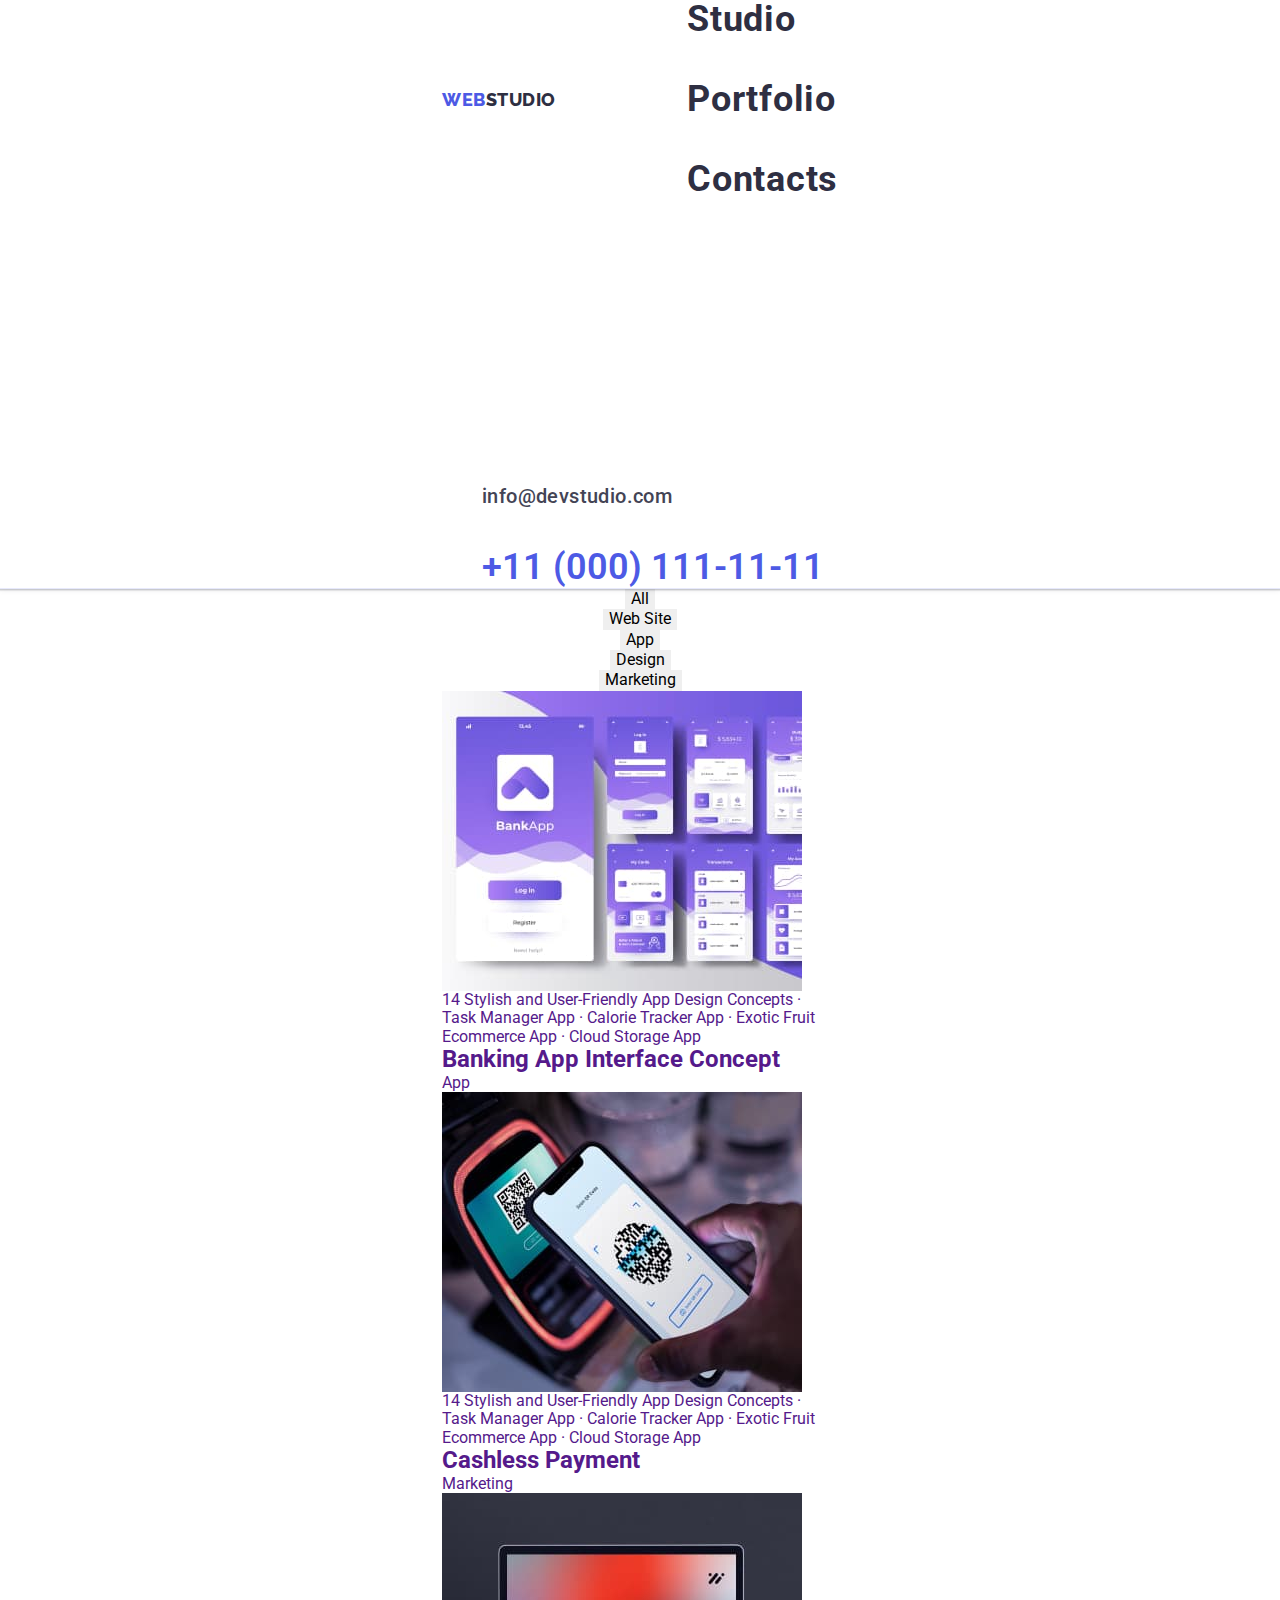
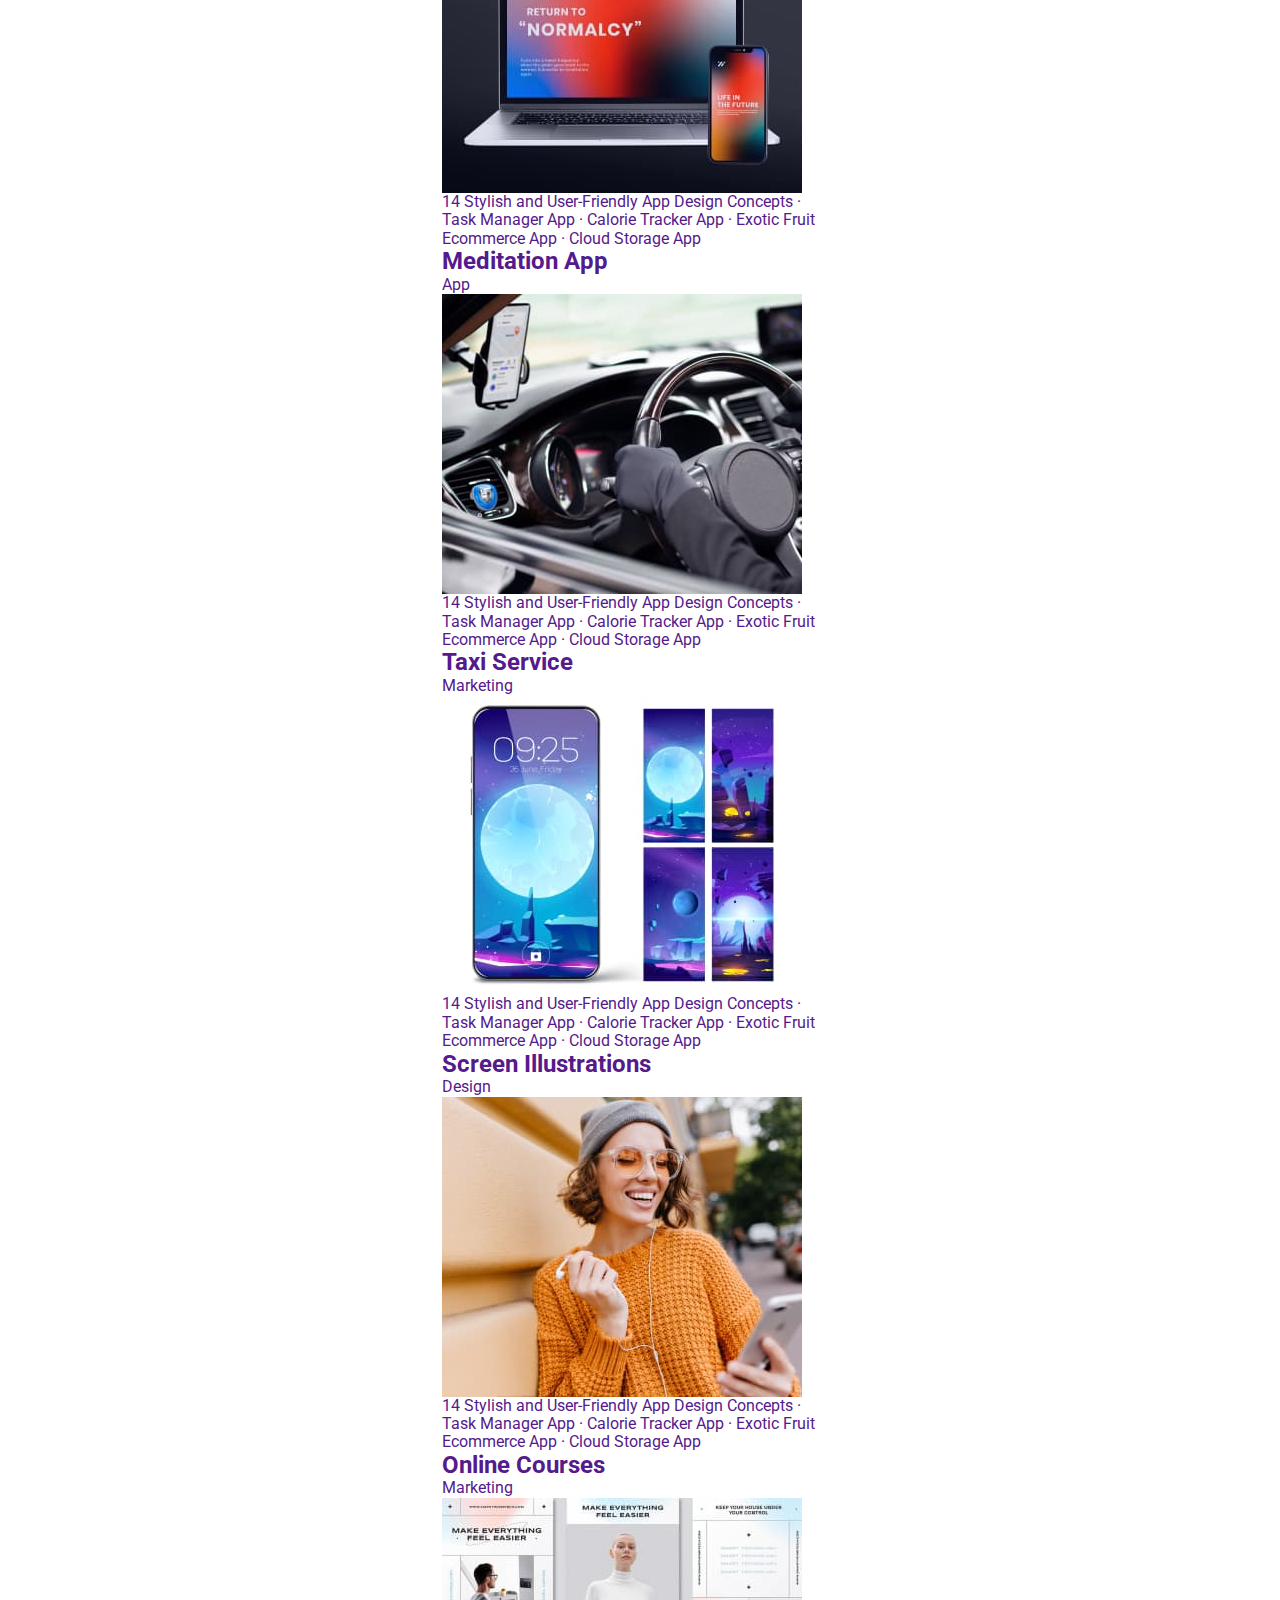
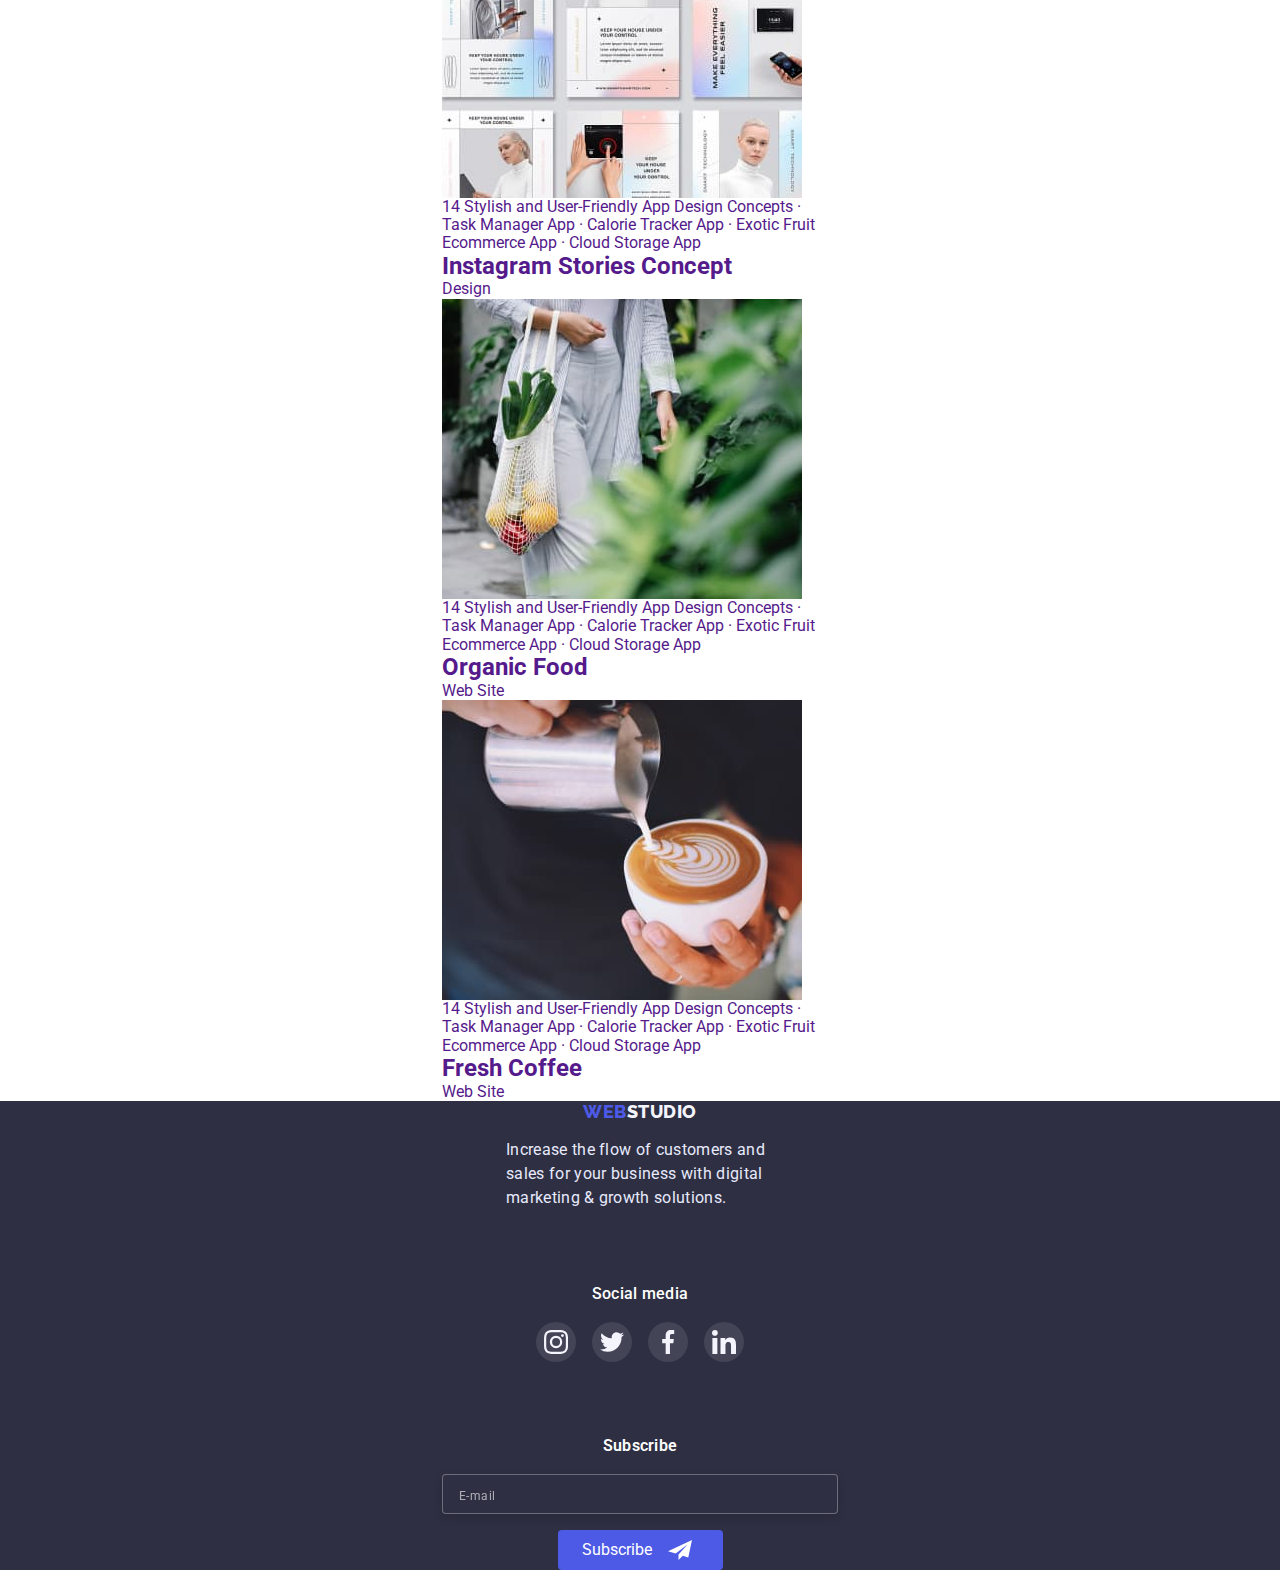
==== portfolio.html @ 6e556d96 "HW7test" ====
<!DOCTYPE html>
<html lang="en">

<head>
    <meta charset="UTF-8">
    <meta http-equiv="X-UA-Compatible" content="IE=edge">
    <meta name="viewport" content="width=device-width, initial-scale=1.0">
    <title>Portfolio</title>
    <link rel="preconnect" href="https://fonts.googleapis.com">
    <link rel="preconnect" href="https://fonts.gstatic.com" crossorigin>
    <link
        href="https://fonts.googleapis.com/css2?family=Raleway:wght@700&family=Roboto:wght@400;500;700;900&display=swap"
        rel="stylesheet">
    <link rel="stylesheet"
        href="https://cdnjs.cloudflare.com/ajax/libs/modern-normalize/1.1.0/modern-normalize.min.css">
    <link rel="stylesheet" href="./css/styles.css">
</head>


<body>

    <header class="main-header">
        <div class="header-container container">
            <nav class="nav-section">
                <a class="logo link" href="./index.html"><span class="logo-part-color">WEB</span>STUDIO</a>
                <ul class="nav-list list">
                    <li class="nav-item"><a class="nav-link link" href="./index.html">Studio</a></li>
                    <li class="nav-item"><a class="nav-link current-page link" href="./portfolio.html">Portfolio</a></li>
                    <li class="nav-item"><a class="nav-link link" href="">Contacts</a></li>
                </ul>
            </nav>
            <ul class="contacts-list">
                <li class="contact-item list">
                    <a class="mail-link link" href="mailto:info@devstudio.com">info@devstudio.com</a>
                </li>
                <li class="contact-item list">
                    <a class="phone-link link" href="tel:+110001111111">+11 (000) 111-11-11</a>
                </li>
            </ul>
        </div>

    </header>

    <main>
        <section class="main-portfolio">
            <div class="main-section container">
                <h1 hidden>filter-buttons</h1>
                <ul class="btn-list list">
                    <li class="btn-item"><button class="btn-link" type="button">All</button></li>
                    <li class="btn-item"><button class="btn-link" type="button">Web Site</button></li>
                    <li class="btn-item"><button class="btn-link" type="button">App</button></li>
                    <li class="btn-item"><button class="btn-link" type="button">Design</button></li>
                    <li class="btn-item"><button class="btn-link" type="button">Marketing</button></li>
                </ul>
                <h2 hidden class="works">our works</h2>
                <ul class="work-list list">
                    <li class="work-item">
                        <a class="work-links link" href="">
                        <div class="product-thumb">                            
                            <img src="./images/portfolio/banking-app.jpg" alt="on foto banking app interface concept" width="360" height="300">
                            <div class="product-overlay">
                                <div class="product-action"> 
                                    <p> 14 Stylish and User-Friendly App Design Concepts 
                                        · Task Manager App · Calorie Tracker App 
                                        · Exotic Fruit Ecommerce App 
                                        · Cloud Storage App</p>
                                </div>
                            </div>                                                         
                        </div>                             
                            <div class="card-text">                                
                                <h2 class="works-heading">Banking App Interface Concept</h2>
                                <p class="work-text">App</p>                                 
                            </div>                            
                        </a>                                             
                    </li>

                    <li class="work-item">
                        <a class="work-links link" href="">
                        <div class="product-thumb">
                            <img src="./images/portfolio/phone.jpg" alt="paying for goods by phone via QR code">
                            <div class="product-overlay">
                                <div class="product-action"> 
                                    <p> 14 Stylish and User-Friendly App Design Concepts 
                                        · Task Manager App · Calorie Tracker App 
                                        · Exotic Fruit Ecommerce App 
                                        · Cloud Storage App</p>
                                </div>
                            </div>                            
                        </div>    
                            <div class="card-text">
                                <h2 class="works-heading">Cashless Payment</h2>
                                <p class="work-text">Marketing</p>
                            </div>                        
                        </a>
                    </li>
                    
                    <li class="work-item">
                        <a class="work-links link" href="">
                        <div class="product-thumb">
                            <img src="./images/portfolio/meditation-app.jpg" alt="on foto notebook and a phone" width="360" height="300">
                            <div class="product-overlay">
                                <div class="product-action"> 
                                    <p> 14 Stylish and User-Friendly App Design Concepts 
                                        · Task Manager App · Calorie Tracker App 
                                        · Exotic Fruit Ecommerce App 
                                        · Cloud Storage App</p>
                                </div>
                            </div>                            
                        </div>                         
                            <div class="card-text">
                                <h2 class="works-heading">Meditation App</h2>
                                <p class="work-text">App</p>
                            </div>
                        </a>
                    </li>
                    
                    <li class="work-item">
                        <a class="work-links link" href="">
                        <div class="product-thumb">
                            <img src="./images/portfolio/taxi-service.jpg" alt="driver's hand on the steering wheel" width="360" height="300">
                            <div class="product-overlay">
                                <div class="product-action"> 
                                    <p> 14 Stylish and User-Friendly App Design Concepts 
                                        · Task Manager App · Calorie Tracker App 
                                        · Exotic Fruit Ecommerce App 
                                        · Cloud Storage App</p>
                                </div>
                            </div>                            
                        </div>                           
                            <div class="card-text">
                                <h2 class="works-heading">Taxi Service</h2>
                                <p class="work-text">Marketing</p>
                            </div>
                        </a>
                    </li>
                    
                    <li class="work-item">
                        <a class="work-links link" href="">
                        <div class="product-thumb">
                            <img src="./images/portfolio/screen-illustrations.jpg" alt="phone screen illustrations" width="360" height="300">
                            <div class="product-overlay">
                                <div class="product-action"> 
                                    <p> 14 Stylish and User-Friendly App Design Concepts 
                                        · Task Manager App · Calorie Tracker App 
                                        · Exotic Fruit Ecommerce App 
                                        · Cloud Storage App</p>
                                </div>
                            </div>                            
                        </div>                           
                             <div class="card-text">
                                <h2 class="works-heading">Screen Illustrations</h2>
                                <p class="work-text">Design</p>
                            </div>
                        </a>
                    </li>
                    
                    <li class="work-item">
                        <a class="work-links link" href="">
                        <div class="product-thumb">
                            <img src="./images/portfolio/online-course.jpg" alt="beautiful girl holding a phone in her hand" width="360" height="300">
                            <div class="product-overlay">
                                <div class="product-action"> 
                                    <p> 14 Stylish and User-Friendly App Design Concepts 
                                        · Task Manager App · Calorie Tracker App 
                                        · Exotic Fruit Ecommerce App 
                                        · Cloud Storage App</p>
                                </div>
                            </div>                            
                        </div>                           
                             <div class="card-text">
                                <h2 class="works-heading">Online Courses</h2>
                                <p class="work-text">Marketing</p>
                            </div>
                        </a>
                    </li>
                    
                    <li class="work-item">
                        <a class="work-links link" href="">
                        <div class="product-thumb">
                            <img src="./images/portfolio/instagram-stories.jpg" alt="many cards with human fotos" width="360" height="300">
                            <div class="product-overlay">
                                <div class="product-action"> 
                                    <p> 14 Stylish and User-Friendly App Design Concepts 
                                        · Task Manager App · Calorie Tracker App 
                                        · Exotic Fruit Ecommerce App 
                                        · Cloud Storage App</p>
                                </div>
                            </div>                            
                        </div>                             
                            <div class="card-text">
                                <h2 class="works-heading">Instagram Stories Concept</h2>
                                <p class="work-text">Design</p>
                            </div>
                        </a>
                    </li>
                    
                    <li class="work-item">
                        <a class="work-links link" href="">
                        <div class="product-thumb">
                            <img src="./images/portfolio/organic-food.jpg" alt="woman carries fruits in a bag" width="360" height="300">
                            <div class="product-overlay">
                                <div class="product-action"> 
                                    <p> 14 Stylish and User-Friendly App Design Concepts 
                                        · Task Manager App · Calorie Tracker App 
                                        · Exotic Fruit Ecommerce App 
                                        · Cloud Storage App</p>
                                </div>
                            </div>                            
                        </div>                           
                            <div class="card-text">
                                <h2 class="works-heading">Organic Food</h2>
                                <p class="work-text">Web Site</p>
                            </div>
                        </a>
                    </li>
                    
                    <li class="work-item">
                        <a class="work-links link" href="">
                        <div class="product-thumb">
                            <img src="./images/portfolio/fresh-coffee.jpg" alt="man holding in hand a cap of fresh coffee" width="360" height="300">
                            <div class="product-overlay">
                                <div class="product-action"> 
                                    <p> 14 Stylish and User-Friendly App Design Concepts 
                                        · Task Manager App · Calorie Tracker App 
                                        · Exotic Fruit Ecommerce App 
                                        · Cloud Storage App</p>
                                </div>
                            </div>                            
                        </div>                            
                            <div class="card-text">
                                <h2 class="works-heading">Fresh Coffee</h2>
                                <p class="work-text">Web Site</p>
                            </div>
                        </a>
                    </li>
                </ul>
            </div>

        </section>
    </main>

    <footer class="main-footer">
        <div class="footer-content container">
            <div>
                <a class="logo-footer link" href="./index.html"><span class="logo-part-color">WEB</span>STUDIO</a>
                <p class="text-footer">Increase the flow of customers and sales for your business with digital marketing
                    &
                    growth solutions. </p>
            </div>

            <div class="social-content">
                <h2 class="footer-heading">Social media</h2>
                <ul class="social-list list">
                    <li class="social-item">
                        <a class="social-link" href="https://www.instagram.com/" target="_blank">
                            <svg class="social-icon" width="24" height="24">
                                <use href="./images/icons.svg#icon-instagram"></use>
                            </svg>
                        </a>
                    </li>
                    <li class="social-item">
                        <a class="social-link" href="https://twitter.com/?lang=uk" target="_blank">
                            <svg class="social-icon" width="24" height="24">
                                <use href="./images/icons.svg#icon-twitter"></use>
                            </svg>
                        </a>
                    </li>
                    <li class="social-item">
                        <a class="social-link" href="https://www.facebook.com/" target="_blank">
                            <svg class="social-icon" width="24" height="24">
                                <use href="./images/icons.svg#icon-facebook"></use>
                            </svg>
                        </a>
                    </li>
                    <li class="social-item">
                        <a class="social-link" href="https://www.linkedin.com/" target="_blank">
                            <svg class="social-icon" width="24" height="24">
                                <use href="./images/icons.svg#icon-linkedin"></use>
                            </svg>
                        </a>
                    </li>
                </ul>
            </div>
            <form class="form">
                <b class="subscription-heading">Subscribe</b>
                <div class="footer-field">
                    <label class="footer-label" for="email"></label>                   
                    <input class="footer-input" type="email" name="email" placeholder="E-mail">
                    <button class="footer-button" type="submit">Subscribe</button>               
                </div>                   
            </form>
        </div>
    </footer>
</body>

</html>
---- css/styles.css ----
@import url(../components/mobile.css);/*# sourceMappingURL=styles.css.map */
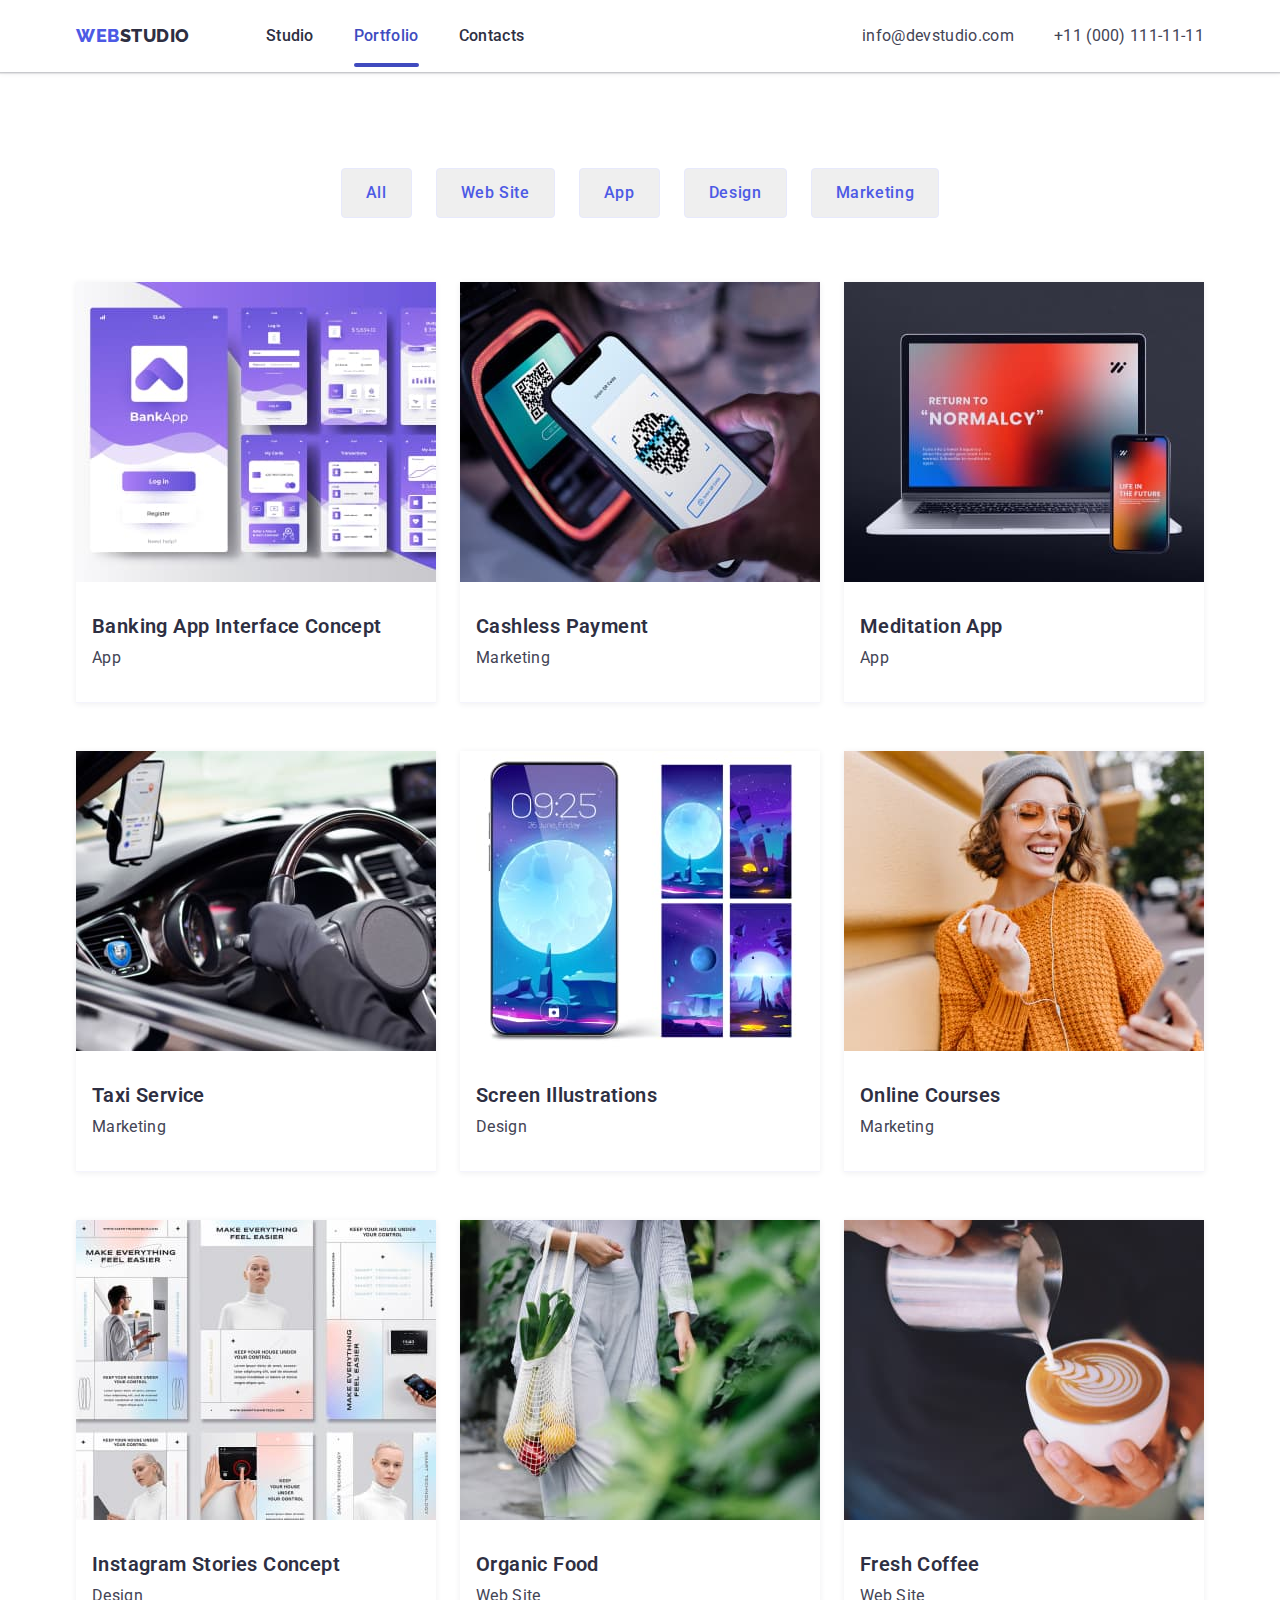
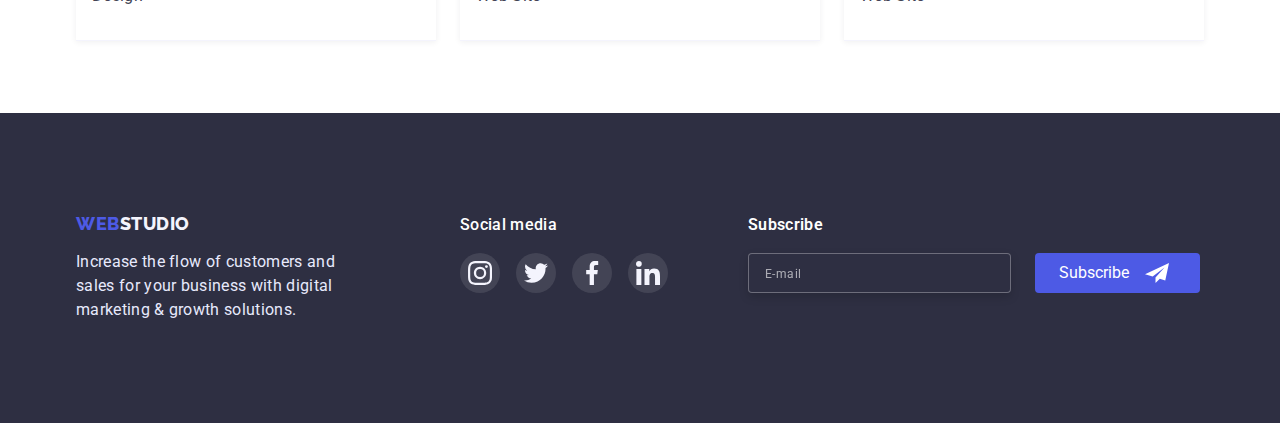
==== commit 9e7c4175: "HW7ollpage" ====
--- a/portfolio.html
+++ b/portfolio.html
@@ -18,28 +18,89 @@
 
 
 <body>
-
-    <header class="main-header">
-        <div class="header-container container">
-            <nav class="nav-section">
-                <a class="logo link" href="./index.html"><span class="logo-part-color">WEB</span>STUDIO</a>
-                <ul class="nav-list list">
-                    <li class="nav-item"><a class="nav-link link" href="./index.html">Studio</a></li>
-                    <li class="nav-item"><a class="nav-link current-page link" href="./portfolio.html">Portfolio</a></li>
-                    <li class="nav-item"><a class="nav-link link" href="">Contacts</a></li>
-                </ul>
-            </nav>
-            <ul class="contacts-list">
-                <li class="contact-item list">
-                    <a class="mail-link link" href="mailto:info@devstudio.com">info@devstudio.com</a>
-                </li>
-                <li class="contact-item list">
-                    <a class="phone-link link" href="tel:+110001111111">+11 (000) 111-11-11</a>
-                </li>
+<header class="main-header">
+    <div class="header-container container">
+        <nav class="nav-section">
+            <a class="logo link" href="./index.html"><span class="logo-part-color">WEB</span>STUDIO</a>
+            <ul class="nav-list list">
+                <li class="nav-item"><a class="nav-link link" href="./index.html">Studio</a></li>
+                <li class="nav-item"><a class="nav-link current-page link" href="./portfolio.html">Portfolio</a></li>
+                <li class="nav-item"><a class="nav-link link" href="">Contacts</a></li>
             </ul>
+        </nav>
+        <button type="button" class="mobile-menu-open" data-menu-open>
+            <svg class="mobile-menu-open-icon" width="32" height="22">
+                <use href="./images/icons.svg#icon-menu"></use>
+            </svg>
+        </button>
+
+        <ul class="contacts-list">
+            <li class="contact-item list">
+                <a class="mail-link link" href="mailto:info@devstudio.com">info@devstudio.com</a>
+            </li>
+            <li class="contact-item list">
+                <a class="phone-link link" href="tel:+110001111111">+11 (000) 111-11-11</a>
+            </li>
+        </ul>
+    </div>
+<!--MOBILE MENU-->
+    <div class="mobile-menu" data-menu>
+        <div class="mobile-menu-container container">
+            <button type="button" class="mobile-menu-close-btn" data-menu-close>
+                <svg class="mobile-menu-close-icon" width="8" height="8">
+                    <use href="./images/icons.svg#icon-btn-close-modal"></use>
+                </svg>
+            </button>
+            <ul class="menu-nav-list list">
+                <li class="menu-nav-item"><a class="menu-nav-link link" href="./index.html">Studio</a></li>
+                <li class="menu-nav-item"><a class="menu-nav-link link" href="./portfolio.html">Portfolio</a></li>
+                <li class="menu-nav-item"><a class="menu-nav-link link corrent-page" href="">Contacts</a></li>
+            </ul>
+
+            <div class="menu-group">
+                <ul class="menu-contacts-list list">
+                    <li class="menu-contact-item">
+                        <a class="menu-phone-link link" href="tel:+110001111111">+11 (000) 111-11-11</a>
+                    </li>
+                    <li class="menu-contact-item">
+                        <a class="menu-mail-link link" href="mailto:info@devstudio.com">info@devstudio.com</a>
+                    </li>
+                </ul>
+
+                <ul class="menu-social-list list">
+                    <li class="menu-social-item">
+                        <a class="menu-social-link" href="https://www.instagram.com/" target="_blank">
+                            <svg class="menu-social-icon" width="16" height="16">
+                                <use href="./images/icons.svg#icon-instagram"></use>
+                            </svg>
+                        </a>
+                    </li>
+                    <li class="menu-social-item">
+                        <a class="menu-social-link" href="https://twitter.com/?lang=uk" target="_blank">
+                            <svg class="menu-social-icon" width="16" height="16">
+                                <use href="./images/icons.svg#icon-twitter"></use>
+                            </svg>
+                        </a>
+                    </li>
+                    <li class="menu-social-item">
+                        <a class="menu-social-link" href="https://www.facebook.com/" target="_blank">
+                            <svg class="menu-social-icon" width="16" height="16">
+                                <use href="./images/icons.svg#icon-facebook"></use>
+                            </svg>
+                        </a>
+                    </li>
+                    <li class="menu-social-item">
+                        <a class="menu-social-link" href="https://www.linkedin.com/" target="_blank">
+                            <svg class="menu-social-icon" width="16" height="16">
+                                <use href="./images/icons.svg#icon-linkedin"></use>
+                            </svg>
+                        </a>
+                    </li>
+                </ul>
+            </div>
         </div>
-
-    </header>
+    </div>
+</header>
 
     <main>
         <section class="main-portfolio">
@@ -52,12 +113,13 @@
                     <li class="btn-item"><button class="btn-link" type="button">Design</button></li>
                     <li class="btn-item"><button class="btn-link" type="button">Marketing</button></li>
                 </ul>
+
                 <h2 hidden class="works">our works</h2>
                 <ul class="work-list list">
                     <li class="work-item">
                         <a class="work-links link" href="">
                         <div class="product-thumb">                            
-                            <img src="./images/portfolio/banking-app.jpg" alt="on foto banking app interface concept" width="360" height="300">
+                            <img class="works-img" src="./images/portfolio/banking-app.jpg" alt="on foto banking app interface concept" width="396">
                             <div class="product-overlay">
                                 <div class="product-action"> 
                                     <p> 14 Stylish and User-Friendly App Design Concepts 
@@ -77,7 +139,7 @@
                     <li class="work-item">
                         <a class="work-links link" href="">
                         <div class="product-thumb">
-                            <img src="./images/portfolio/phone.jpg" alt="paying for goods by phone via QR code">
+                            <img class="works-img" src="./images/portfolio/phone.jpg" alt="paying for goods by phone via QR code" width="396">
                             <div class="product-overlay">
                                 <div class="product-action"> 
                                     <p> 14 Stylish and User-Friendly App Design Concepts 
@@ -97,7 +159,7 @@
                     <li class="work-item">
                         <a class="work-links link" href="">
                         <div class="product-thumb">
-                            <img src="./images/portfolio/meditation-app.jpg" alt="on foto notebook and a phone" width="360" height="300">
+                            <img class="works-img" src="./images/portfolio/meditation-app.jpg" alt="on foto notebook and a phone" width="396">
                             <div class="product-overlay">
                                 <div class="product-action"> 
                                     <p> 14 Stylish and User-Friendly App Design Concepts 
@@ -117,7 +179,7 @@
                     <li class="work-item">
                         <a class="work-links link" href="">
                         <div class="product-thumb">
-                            <img src="./images/portfolio/taxi-service.jpg" alt="driver's hand on the steering wheel" width="360" height="300">
+                            <img class="works-img" src="./images/portfolio/taxi-service.jpg" alt="driver's hand on the steering wheel" width="396">
                             <div class="product-overlay">
                                 <div class="product-action"> 
                                     <p> 14 Stylish and User-Friendly App Design Concepts 
@@ -137,7 +199,7 @@
                     <li class="work-item">
                         <a class="work-links link" href="">
                         <div class="product-thumb">
-                            <img src="./images/portfolio/screen-illustrations.jpg" alt="phone screen illustrations" width="360" height="300">
+                            <img class="works-img" src="./images/portfolio/screen-illustrations.jpg" alt="phone screen illustrations" width="396">
                             <div class="product-overlay">
                                 <div class="product-action"> 
                                     <p> 14 Stylish and User-Friendly App Design Concepts 
@@ -157,7 +219,7 @@
                     <li class="work-item">
                         <a class="work-links link" href="">
                         <div class="product-thumb">
-                            <img src="./images/portfolio/online-course.jpg" alt="beautiful girl holding a phone in her hand" width="360" height="300">
+                            <img class="works-img" src="./images/portfolio/online-course.jpg" alt="beautiful girl holding a phone in her hand" width="396">
                             <div class="product-overlay">
                                 <div class="product-action"> 
                                     <p> 14 Stylish and User-Friendly App Design Concepts 
@@ -177,7 +239,7 @@
                     <li class="work-item">
                         <a class="work-links link" href="">
                         <div class="product-thumb">
-                            <img src="./images/portfolio/instagram-stories.jpg" alt="many cards with human fotos" width="360" height="300">
+                            <img class="works-img" src="./images/portfolio/instagram-stories.jpg" alt="many cards with human fotos" width="396">
                             <div class="product-overlay">
                                 <div class="product-action"> 
                                     <p> 14 Stylish and User-Friendly App Design Concepts 
@@ -197,7 +259,7 @@
                     <li class="work-item">
                         <a class="work-links link" href="">
                         <div class="product-thumb">
-                            <img src="./images/portfolio/organic-food.jpg" alt="woman carries fruits in a bag" width="360" height="300">
+                            <img class="works-img" src="./images/portfolio/organic-food.jpg" alt="woman carries fruits in a bag" width="396">
                             <div class="product-overlay">
                                 <div class="product-action"> 
                                     <p> 14 Stylish and User-Friendly App Design Concepts 
@@ -217,7 +279,7 @@
                     <li class="work-item">
                         <a class="work-links link" href="">
                         <div class="product-thumb">
-                            <img src="./images/portfolio/fresh-coffee.jpg" alt="man holding in hand a cap of fresh coffee" width="360" height="300">
+                            <img class="works-img" src="./images/portfolio/fresh-coffee.jpg" alt="man holding in hand a cap of fresh coffee" width="396">
                             <div class="product-overlay">
                                 <div class="product-action"> 
                                     <p> 14 Stylish and User-Friendly App Design Concepts 
@@ -241,11 +303,10 @@
 
     <footer class="main-footer">
         <div class="footer-content container">
-            <div>
+            <div class="footer-logo-part">
                 <a class="logo-footer link" href="./index.html"><span class="logo-part-color">WEB</span>STUDIO</a>
-                <p class="text-footer">Increase the flow of customers and sales for your business with digital marketing
-                    &
-                    growth solutions. </p>
+                <p class="text-footer">Increase the flow of customers and sales for your 
+                    business with digital marketing & growth solutions. </p>
             </div>
 
             <div class="social-content">
@@ -291,6 +352,7 @@
             </form>
         </div>
     </footer>
+<script src="./js/mobile-menu.js"></script>
 </body>
 
 </html>--- a/css/styles.css
+++ b/css/styles.css
@@ -1 +1,11 @@
-@import url(../components/mobile.css);/*# sourceMappingURL=styles.css.map */+@import url(../scss/container/container.css);
+@import url(../scss/header/header.css);
+@import url(../scss/mobile-menu/mobile-menu.css);
+@import url(../scss/section1/section1.css);
+@import url(../scss/section2/section2.css);
+@import url(../scss/section3/section3.css);
+@import url(../scss/section4/section4.css);
+@import url(../scss/section5/section5.css);
+@import url(../scss/footer/footer.css);
+@import url(../scss/modal/modal.css);
+@import url(../scss/porfolio-main/portfolio-main.css);/*# sourceMappingURL=styles.css.map */